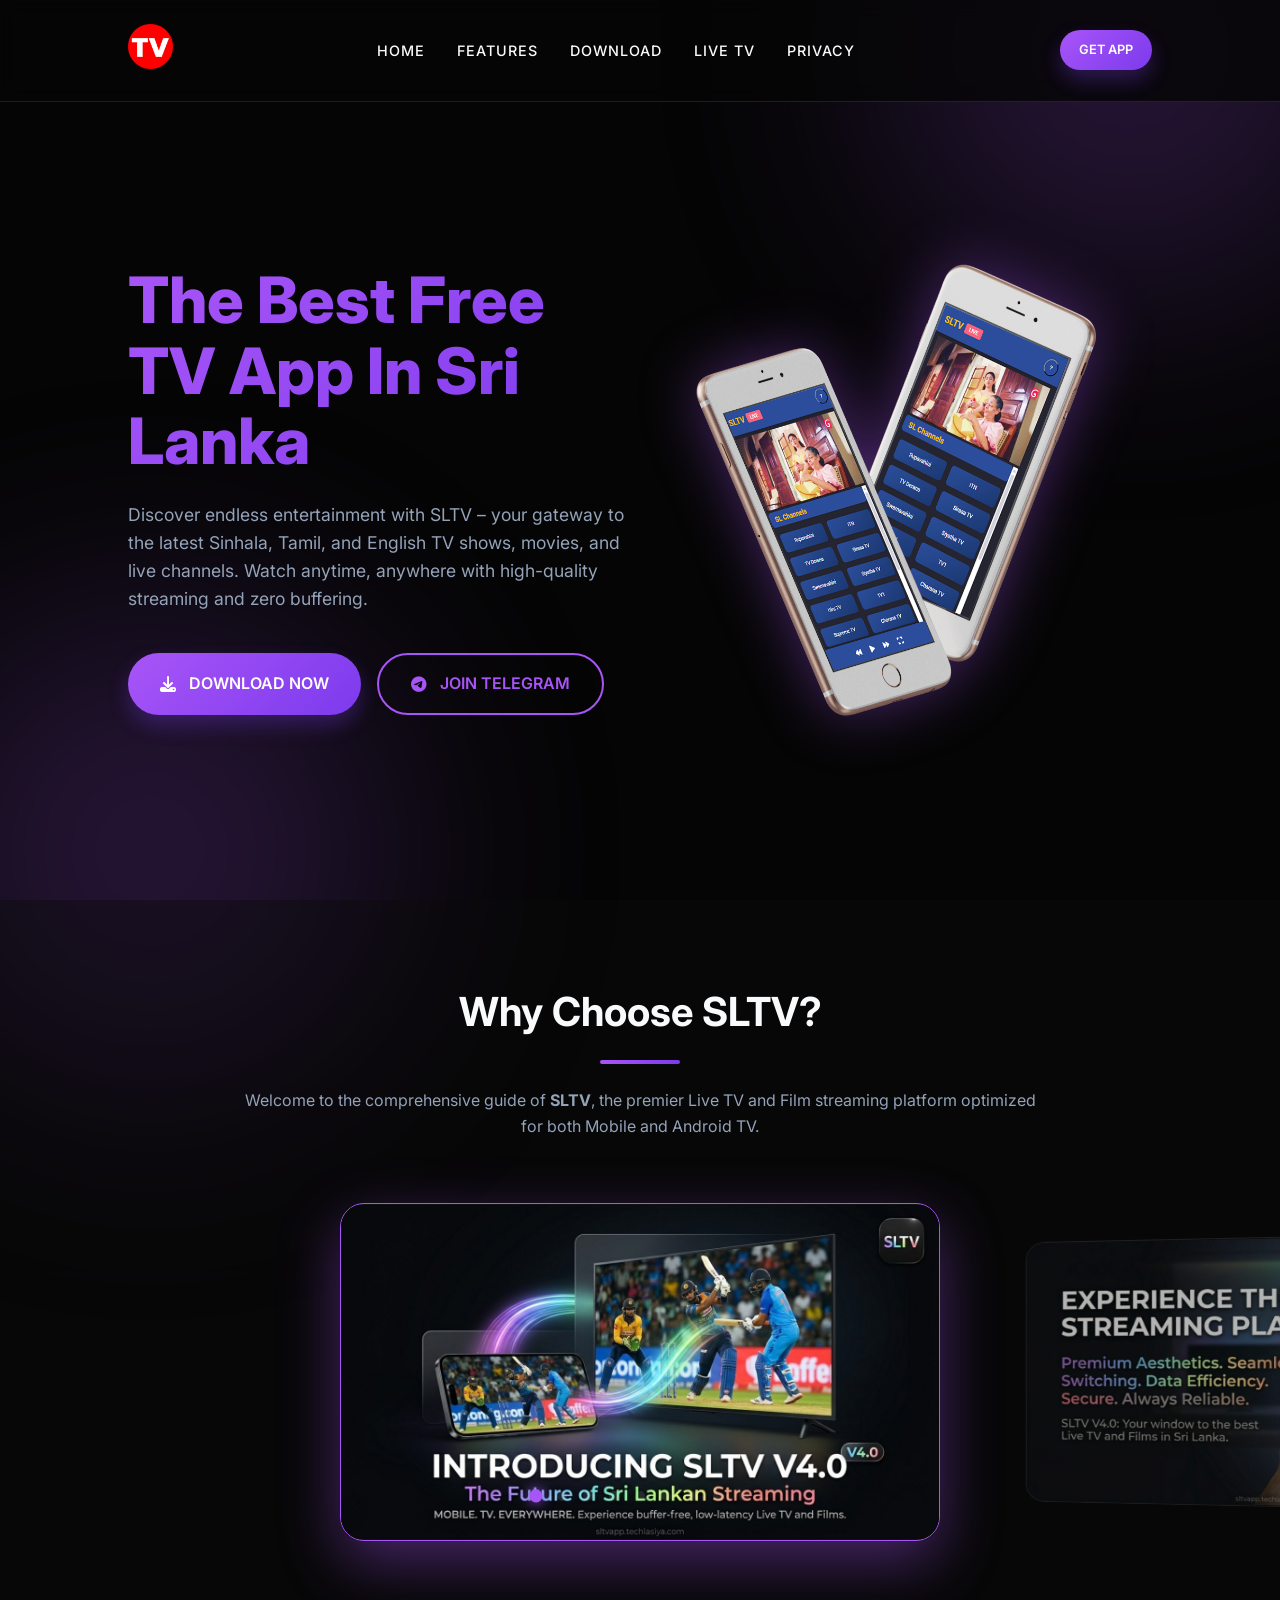
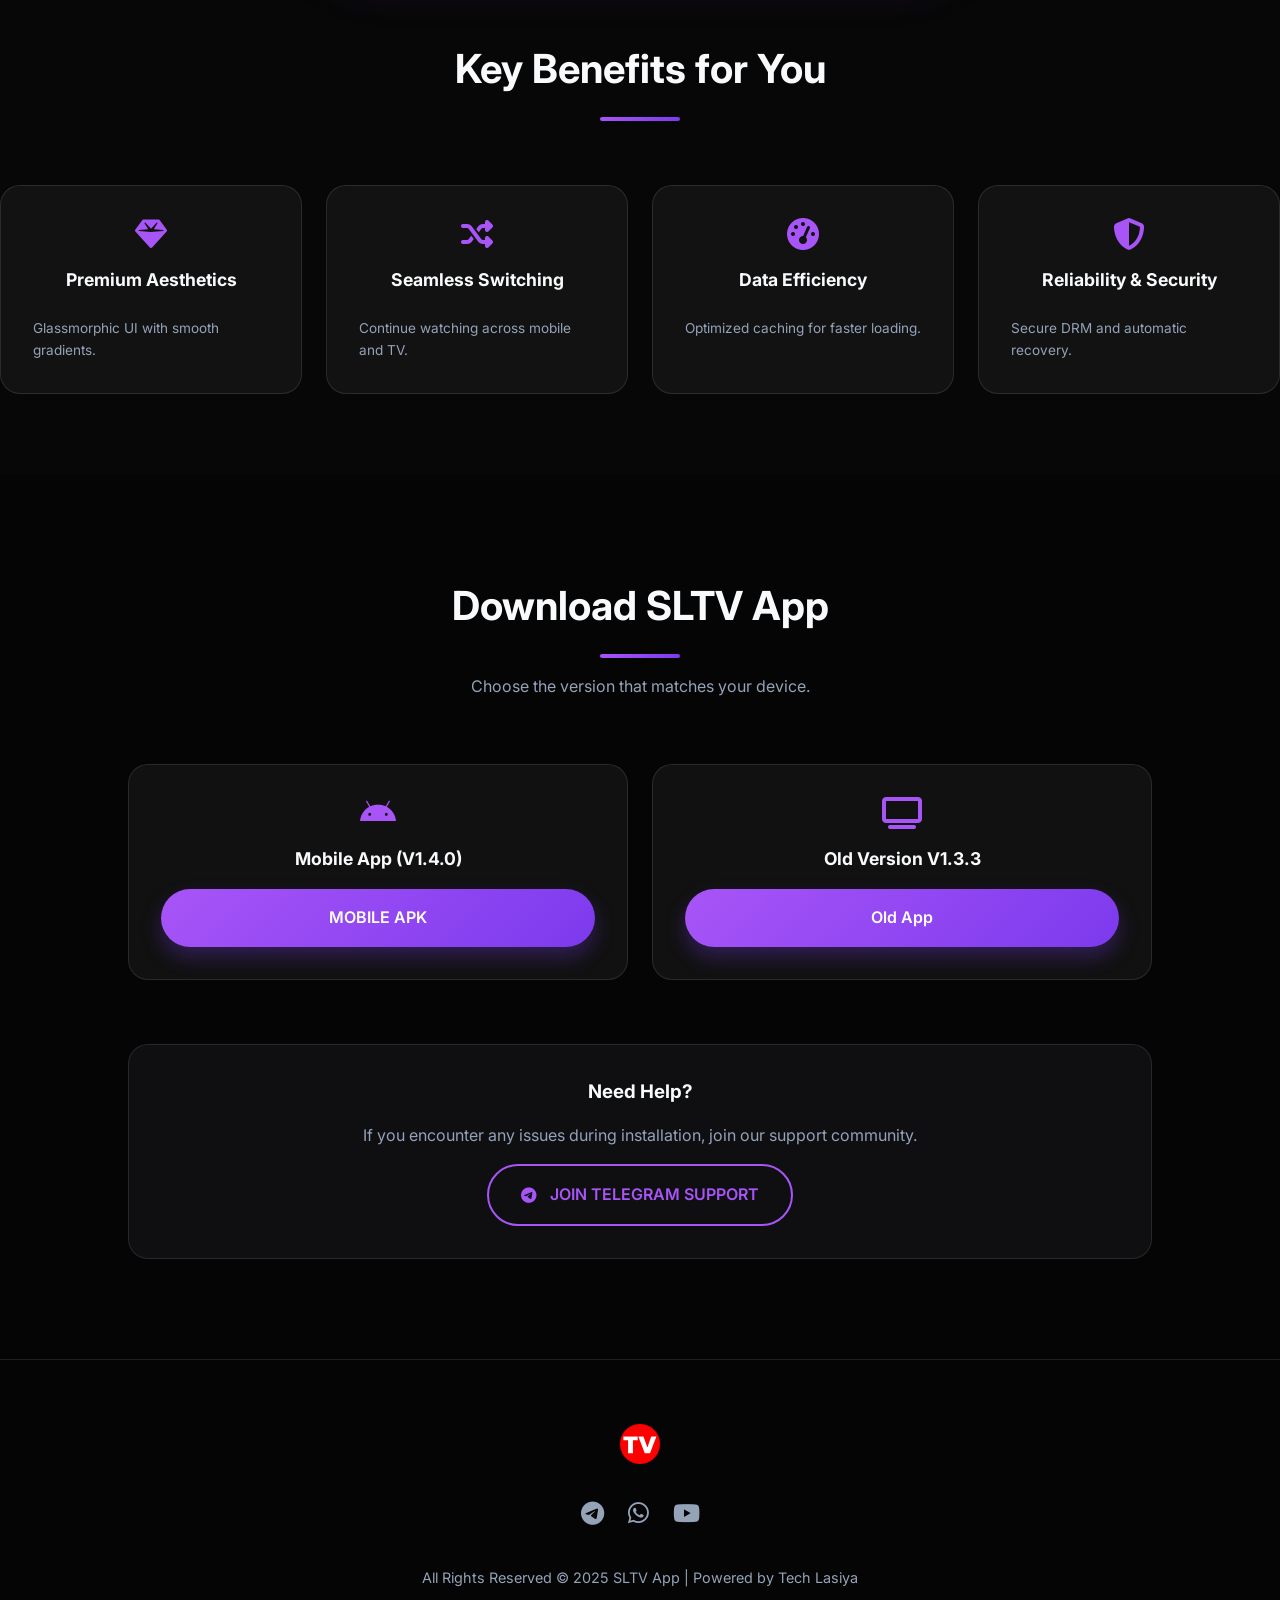
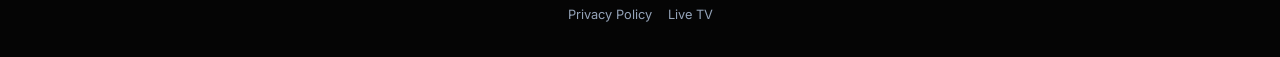
==== index.html @ a68bd5a3 "chore: update mobile app download version to 1.4.0 and rename legacy TV app link" ====
<!DOCTYPE html>
<html lang="en">

<head>
    <meta charset="UTF-8">
    <meta name="viewport" content="width=device-width, initial-scale=1.0">
    <title>SLTV – Stream Your Favorite Sri Lankan Shows & Live Channels</title>
    <meta name="description"
        content="Watch Sri Lankan dramas, movies, and live TV all in one place. SL TV brings you the best of local entertainment, anytime, anywhere.">
    <meta name="keywords"
        content="SL TV, Sri Lankan TV, Watch Online, Live TV Sri Lanka, Sinhala Dramas, SLTV App, Tech Lasiya">
    <meta name="author" content="Tech Lasiya">
    <meta name="theme-color" content="#0a0a0a">

    <!-- Open Graph -->
    <meta property="og:title" content="SLTV | Stream Your Favorite Sri Lankan Shows & Live Channels">
    <meta property="og:description"
        content="Enjoy Sri Lankan shows, movies, and live TV on SL TV. Download the app now and never miss an episode!">
    <meta property="og:image"
        content="https://raw.githubusercontent.com/nxt-owner/SLTV-APP/refs/heads/main/images/Og.jpg">
    <meta property="og:url" content="https://sltvapp.techlasiya.com">
    <meta property="og:type" content="website">

    <!-- Favicon and Fonts -->
    <link rel="icon" href="app.png">
    <link rel="preconnect" href="https://fonts.googleapis.com">
    <link rel="preconnect" href="https://fonts.gstatic.com" crossorigin>
    <link href="https://fonts.googleapis.com/css2?family=Inter:wght@300;400;500;600;700;800&display=swap"
        rel="stylesheet">

    <!-- Icons (Minimal) -->
    <link rel="stylesheet" href="https://cdnjs.cloudflare.com/ajax/libs/font-awesome/6.4.0/css/all.min.css">

    <!-- Custom CSS -->
    <link rel="stylesheet" href="css/style.css">
</head>

<body>

    <!-- Animated Background -->
    <div class="bg-blob blob-1"></div>
    <div class="bg-blob blob-2"></div>

    <!-- Navigation -->
    <nav>
        <div class="logo">
            <a href="#"><img src="images/app%20land.png" alt="SLTV Logo"></a>
        </div>
        <ul class="nav-links">
            <li><a href="#home">Home</a></li>
            <li><a href="#features">Features</a></li>
            <li><a href="#download">Download</a></li>
            <li><a href="livetv/index.html">Live TV</a></li>
            <li><a href="policy/index.html">Privacy</a></li>
        </ul>
        <a href="#download" class="btn btn-primary" style="padding: 0.6rem 1.2rem; font-size: 0.8rem;">GET APP</a>
    </nav>

    <!-- Hero Section -->
    <section class="hero" id="home">
        <div class="hero-content">
            <h1>The Best Free TV App In Sri Lanka</h1>
            <p>Discover endless entertainment with SLTV – your gateway to the latest Sinhala, Tamil, and English TV
                shows, movies, and live channels. Watch anytime, anywhere with high-quality streaming and zero
                buffering.</p>
            <div style="display: flex; gap: 1rem; flex-wrap: wrap;">
                <a href="#download" class="btn btn-primary"><i class="fa fa-download"></i> DOWNLOAD NOW</a>
                <a href="https://t.me/sltvapp" target="_blank" class="btn btn-outline"><i class="fab fa-telegram"></i>
                    JOIN TELEGRAM</a>
            </div>
        </div>
        <div class="hero-image">
            <img src="images/mockups/01_2.png" alt="SLTV App Mockup">
        </div>
    </section>

    <!-- Features Section -->
    <section class="features" id="features">
        <div class="section-title">
            <h2>Why Choose SLTV?</h2>
            <div class="divider"></div>
            <p
                style="color: var(--text-muted); margin-top: 1.5rem; max-width: 800px; margin-left: auto; margin-right: auto;">
                Welcome to the comprehensive guide of <strong>SLTV</strong>, the premier Live TV and Film streaming
                platform optimized for both Mobile and Android TV.
            </p>
        </div>

        <div class="h-viewport">
            <div class="h-track">
                <div class="h-item active" data-index="0">
                    <img src="images/doc/introducing.jpg" alt="Introducing SLTV">
                </div>
                <div class="h-item" data-index="1">
                    <img src="images/doc/ultimate_stream_platform.jpg" alt="Ultimate Stream Platform">
                </div>
                <div class="h-item" data-index="2">
                    <img src="images/doc/unlimited_live_tv_&_films.jpg" alt="Unlimited Content">
                </div>
                <div class="h-item" data-index="3">
                    <img src="images/doc/Stream_with_confidance.jpg" alt="Stream with Confidence">
                </div>
                <div class="h-item" data-index="4">
                    <img src="images/doc/bigscreen_smart_control.jpg" alt="Smart Control">
                </div>
                <div class="h-item" data-index="5">
                    <img src="images/doc/poword_at_your_fingerprints.jpg" alt="Player Control">
                </div>
                <div class="h-item" data-index="6">
                    <img src="images/doc/find_it_in_flash.jpg" alt="Fast Search">
                </div>
                <div class="h-item" data-index="7">
                    <img src="images/doc/yourstyle_yourstatus.jpg" alt="Personalization">
                </div>
                <div class="h-item" data-index="8">
                    <img src="images/doc/always_improving.jpg" alt="Regular Updates">
                </div>
            </div>

            <div class="h-dots">
                <div class="h-dot active" data-index="0"></div>
                <div class="h-dot" data-index="1"></div>
                <div class="h-dot" data-index="2"></div>
                <div class="h-dot" data-index="3"></div>
                <div class="h-dot" data-index="4"></div>
                <div class="h-dot" data-index="5"></div>
                <div class="h-dot" data-index="6"></div>
                <div class="h-dot" data-index="7"></div>
                <div class="h-dot" data-index="8"></div>
            </div>
        </div>

        <!-- Key Benefits -->
        <div style="margin-top: 6rem;">
            <div class="section-title">
                <h2>Key Benefits for You</h2>
                <div class="divider"></div>
            </div>
            <div class="download-grid" style="margin-top: 3rem;">
                <div class="dl-card">
                    <i class="fa fa-gem"></i>
                    <div class="dl-title">Premium Aesthetics</div>
                    <p style="font-size: 0.85rem; color: var(--text-muted); margin-top: 0.5rem;">Glassmorphic UI with
                        smooth gradients.</p>
                </div>
                <div class="dl-card">
                    <i class="fa fa-shuffle"></i>
                    <div class="dl-title">Seamless Switching</div>
                    <p style="font-size: 0.85rem; color: var(--text-muted); margin-top: 0.5rem;">Continue watching
                        across mobile and TV.</p>
                </div>
                <div class="dl-card">
                    <i class="fa fa-gauge-high"></i>
                    <div class="dl-title">Data Efficiency</div>
                    <p style="font-size: 0.85rem; color: var(--text-muted); margin-top: 0.5rem;">Optimized caching for
                        faster loading.</p>
                </div>
                <div class="dl-card">
                    <i class="fa fa-shield-halved"></i>
                    <div class="dl-title">Reliability & Security</div>
                    <p style="font-size: 0.85rem; color: var(--text-muted); margin-top: 0.5rem;">Secure DRM and
                        automatic recovery.</p>
                </div>
            </div>
        </div>
    </section>

    <!-- Download Section -->
    <section class="download" id="download">
        <div class="section-title">
            <h2>Download SLTV App</h2>
            <div class="divider"></div>
            <p style="color: var(--text-muted); margin-top: 1rem;">Choose the version that matches your device.</p>
        </div>
        <div class="download-grid">
            <div class="dl-card">
                <i class="fa-brands fa-android"></i>
                <div class="dl-title">Mobile App (V1.4.0)</div>
                <a href="https://github.com/nxt-owner/SLTV-APP/releases/download/1.4.0/app-release.apk"
                    class="btn btn-primary" style="width: 100%; justify-content: center;">MOBILE APK</a>
            </div>

            <div class="dl-card">
                <i class="fa fa-tv"></i>
                <div class="dl-title">Old Version V1.3.3</div>
                <a href="https://github.com/nxt-owner/SLTV-APP/releases/download/V1.3.3/app-release.apk"
                    class="btn btn-primary" style="width: 100%; justify-content: center;">Old App</a>
            </div>

        </div>

        <div
            style="margin-top: 4rem; padding: 2rem; background: var(--bg-card); border-radius: 20px; border: 1px solid var(--glass-border);">
            <h3>Need Help?</h3>
            <p style="margin: 1rem 0; color: var(--text-muted);">If you encounter any issues during installation, join
                our support community.</p>
            <a href="https://t.me/sltvapp" class="btn btn-outline"><i class="fab fa-telegram"></i> JOIN TELEGRAM
                SUPPORT</a>
        </div>
    </section>

    <!-- Footer -->
    <footer>
        <div class="footer-logo">
            <img src="images/app%20land.png" alt="SLTV Logo">
        </div>
        <div class="social-links">
            <a href="https://t.me/sltvapp"><i class="fab fa-telegram"></i></a>
            <a href="https://whatsapp.com/channel/0029VaEddji96H4YrDx1mR0H"><i class="fab fa-whatsapp"></i></a>
            <a href="https://www.youtube.com/@Lasiya_Tech/featured"><i class="fab fa-youtube"></i></a>
        </div>
        <p class="copy">All Rights Reserved © 2025 SLTV App | Powered by Tech Lasiya</p>
        <div style="margin-top: 1rem; display: flex; justify-content: center; gap: 1rem;">
            <a href="policy/index.html"
                style="color: var(--text-muted); text-decoration: none; font-size: 0.8rem;">Privacy Policy</a>
            <a href="livetv/index.html" style="color: var(--text-muted); text-decoration: none; font-size: 0.8rem;">Live
                TV</a>
        </div>
    </footer>

    <script>
        // Smooth Scrolling logic
        document.querySelectorAll('a[href^="#"]').forEach(anchor => {
            anchor.addEventListener('click', function (e) {
                e.preventDefault();
                document.querySelector(this.getAttribute('href')).scrollIntoView({
                    behavior: 'smooth'
                });
            });
        });

        // Intersection Observer for Animations
        const observerOptions = {
            threshold: 0.1
        };

        const observer = new IntersectionObserver((entries) => {
            entries.forEach(entry => {
                if (entry.isIntersecting) {
                    entry.target.style.opacity = "1";
                    entry.target.style.transform = "translateY(0)";
                }
            });
        }, observerOptions);

        document.querySelectorAll('.h-item, .dl-card, .section-title').forEach(el => {
            el.style.opacity = "0";
            el.style.transform = "translateY(30px)";
            el.style.transition = "all 0.6s ease-out";
            observer.observe(el);
        });

        // 3D Horizontal Slider Logic
        const hTrack = document.querySelector('.h-track');
        const hItems = document.querySelectorAll('.h-item');
        const hDots = document.querySelectorAll('.h-dot');
        const hSection = document.querySelector('.features');
        let hIndex = 0;
        let isHScrolling = false;

        function updateHScroller() {
            const itemWidth = hItems[0].offsetWidth;
            const gap = 48; // 3rem gap matching CSS
            const scrollX = (window.innerWidth / 2) - (hIndex * (itemWidth + gap)) - (itemWidth / 2);

            hTrack.style.transform = `translateX(${scrollX}px)`;

            hItems.forEach((item, i) => {
                const diff = i - hIndex;
                const absDiff = Math.abs(diff);

                // 3D Effect for side items
                const rotateY = diff * -15;
                const scale = 1 - (absDiff * 0.15);
                const opacity = 1 - (absDiff * 0.3);
                const translateZ = absDiff * -100;

                item.style.transform = `rotateY(${rotateY}deg) scale(${scale}) translateZ(${translateZ}px)`;
                item.style.opacity = opacity;
                item.classList.toggle('active', i === hIndex);
            });

            hDots.forEach((dot, i) => {
                dot.classList.toggle('active', i === hIndex);
            });
        }

        function nextH() {
            if (hIndex < hItems.length - 1) {
                hIndex++;
                updateHScroller();
            }
        }

        function prevH() {
            if (hIndex > 0) {
                hIndex--;
                updateHScroller();
            }
        }

        // Mouse Wheel (Vertical to Horizontal)
        hSection.addEventListener('wheel', (e) => {
            // Check if we can scroll further horizontally
            const isAtEnd = hIndex === hItems.length - 1;
            const isAtStart = hIndex === 0;

            if ((e.deltaY > 0 && isAtEnd) || (e.deltaY < 0 && isAtStart)) {
                // Let the browser handle standard vertical scroll
                return;
            }

            e.preventDefault();
            if (isHScrolling) return;

            isHScrolling = true;
            if (e.deltaY > 0) nextH();
            else prevH();

            setTimeout(() => { isHScrolling = false; }, 600);
        }, { passive: false });

        // Dot Navigation
        hDots.forEach(dot => {
            dot.addEventListener('click', () => {
                hIndex = parseInt(dot.dataset.index);
                updateHScroller();
            });
        });

        // Touch Support
        let hTouchStartX = 0;
        hSection.addEventListener('touchstart', e => { hTouchStartX = e.touches[0].clientX; });
        hSection.addEventListener('touchend', e => {
            const hTouchEndX = e.changedTouches[0].clientX;
            if (hTouchStartX - hTouchEndX > 50) nextH();
            if (hTouchEndX - hTouchStartX > 50) prevH();
        });

        window.addEventListener('resize', updateHScroller);
        updateHScroller();
    </script>
</body>

</html>
---- css/style.css ----
/* 
 * SLTV APP - Modern Design System
 * Theme: Purple & Black Premium
 */

:root {
    --bg-dark: #050505;
    --bg-card: rgba(20, 20, 25, 0.7);
    --primary: #a855f7;
    --primary-glow: rgba(168, 85, 247, 0.4);
    --secondary: #7c3aed;
    --text-main: #f8fafc;
    --text-muted: #94a3b8;
    --glass: rgba(255, 255, 255, 0.05);
    --glass-border: rgba(255, 255, 255, 0.1);
    --gradient: linear-gradient(135deg, var(--primary), var(--secondary));
    --transition: all 0.3s cubic-bezier(0.4, 0, 0.2, 1);
}

* {
    margin: 0;
    padding: 0;
    box-sizing: border-box;
    font-family: 'Inter', 'Segoe UI', Roboto, sans-serif;
}

body {
    background-color: var(--bg-dark);
    color: var(--text-main);
    line-height: 1.6;
    overflow-x: hidden;
}

/* Gradients and Background Blobs */
.bg-blob {
    position: fixed;
    width: 500px;
    height: 500px;
    background: var(--primary-glow);
    filter: blur(120px);
    border-radius: 50%;
    z-index: -1;
    opacity: 0.5;
}

.blob-1 {
    top: -200px;
    right: -100px;
}

.blob-2 {
    bottom: -200px;
    left: -100px;
}

/* Navigation */
nav {
    position: fixed;
    top: 0;
    width: 100%;
    padding: 1.5rem 10%;
    display: flex;
    justify-content: space-between;
    align-items: center;
    background: rgba(5, 5, 5, 0.8);
    backdrop-filter: blur(10px);
    z-index: 1000;
    border-bottom: 1px solid var(--glass-border);
}

.logo img {
    height: 45px;
}

.nav-links {
    display: flex;
    gap: 2rem;
    list-style: none;
}

.nav-links a {
    color: var(--text-main);
    text-decoration: none;
    font-weight: 500;
    transition: var(--transition);
    font-size: 0.9rem;
    text-transform: uppercase;
    letter-spacing: 1px;
}

.nav-links a:hover {
    color: var(--primary);
}

/* Hero Section */
.hero {
    min-height: 100vh;
    display: flex;
    align-items: center;
    padding: 0 10%;
    padding-top: 80px;
}

.hero-content {
    flex: 1;
    max-width: 650px;
}

.hero-content h1 {
    font-size: 4rem;
    line-height: 1.1;
    margin-bottom: 1.5rem;
    background: var(--gradient);
    -webkit-background-clip: text;
    background-clip: text;
    -webkit-text-fill-color: transparent;
    font-weight: 800;
}

.hero-content p {
    font-size: 1.1rem;
    color: var(--text-muted);
    margin-bottom: 2.5rem;
}

.hero-image {
    flex: 1;
    display: flex;
    justify-content: center;
    position: relative;
}

.hero-image img {
    width: 100%;
    max-width: 400px;
    filter: drop-shadow(0 0 30px var(--primary-glow));
    animation: float 6s ease-in-out infinite;
}

@keyframes float {

    0%,
    100% {
        transform: translateY(0);
    }

    50% {
        transform: translateY(-20px);
    }
}

/* Buttons */
.btn {
    padding: 1rem 2rem;
    border-radius: 50px;
    font-weight: 600;
    text-decoration: none;
    transition: var(--transition);
    display: inline-flex;
    align-items: center;
    gap: 0.8rem;
    cursor: pointer;
    border: none;
}

.btn-primary {
    background: var(--gradient);
    color: white;
    box-shadow: 0 10px 20px rgba(124, 58, 237, 0.3);
}

.btn-primary:hover {
    transform: translateY(-3px);
    box-shadow: 0 15px 30px rgba(124, 58, 237, 0.4);
}

.btn-outline {
    background: transparent;
    border: 2px solid var(--primary);
    color: var(--primary);
}

.btn-outline:hover {
    background: var(--primary);
    color: white;
}

/* Features */
.features {
    padding: 100px 10%;
    background: rgba(10, 10, 10, 0.5);
}

.section-title {
    text-align: center;
    margin-bottom: 4rem;
}

.section-title h2 {
    font-size: 2.5rem;
    margin-bottom: 1rem;
}

.section-title .divider {
    width: 80px;
    height: 4px;
    background: var(--gradient);
    margin: 0 auto;
    border-radius: 2px;
}

.features {
    padding: 80px 0;
    background: rgba(10, 10, 10, 0.4);
    overflow: hidden;
    position: relative;
    min-height: 80vh;
    display: flex;
    flex-direction: column;
    justify-content: center;
}

.h-viewport {
    position: relative;
    width: 100%;
    perspective: 1500px;
    display: flex;
    align-items: center;
    /* justify-content removed to focus in center via JS math */
}

.h-track {
    display: flex;
    gap: 3rem;
    transform-style: preserve-3d;
    transition: transform 0.6s cubic-bezier(0.23, 1, 0.32, 1);
    /* padding removed to ensure translateX starts from 0 */
}

.h-item {
    min-width: 600px;
    width: 600px;
    aspect-ratio: 16/9;
    background: var(--bg-card);
    border-radius: 24px;
    border: 1px solid var(--glass-border);
    overflow: hidden;
    transition: all 0.6s cubic-bezier(0.23, 1, 0.32, 1);
    backface-visibility: hidden;
    position: relative;
}

.h-item img {
    width: 100%;
    height: 100%;
    object-fit: contain;
}

.h-item.active {
    border-color: var(--primary);
    box-shadow: 0 20px 60px var(--primary-glow);
    z-index: 10;
}

/* Indicators at the bottom */
.h-dots {
    position: absolute;
    bottom: 40px;
    left: 50%;
    transform: translateX(-50%);
    display: flex;
    gap: 1rem;
    z-index: 100;
}

.h-dot {
    width: 10px;
    height: 10px;
    border-radius: 50%;
    background: var(--glass-border);
    cursor: pointer;
    transition: var(--transition);
}

.h-dot.active {
    background: var(--primary);
    box-shadow: 0 0 10px var(--primary);
    transform: scale(1.3);
}

/* Responsive */
@media (max-width: 768px) {
    .h-item {
        min-width: 90vw;
        width: 90vw;
    }


}

/* Download Section */
.download {
    padding: 100px 10%;
    text-align: center;
}

.download-grid {
    display: grid;
    grid-template-columns: repeat(auto-fit, minmax(250px, 1fr));
    gap: 1.5rem;
    margin-top: 3rem;
}

.dl-card {
    background: var(--glass);
    padding: 2rem;
    border-radius: 20px;
    border: 1px solid var(--glass-border);
    transition: var(--transition);
    display: flex;
    flex-direction: column;
    align-items: center;
    gap: 1rem;
}

.dl-card:hover {
    background: rgba(168, 85, 247, 0.1);
    border-color: var(--primary);
}

.dl-card i {
    font-size: 2rem;
    color: var(--primary);
}

.dl-title {
    font-weight: 700;
    font-size: 1.1rem;
}

/* Footer */
footer {
    padding: 4rem 10% 2rem;
    border-top: 1px solid var(--glass-border);
    text-align: center;
}

.footer-logo img {
    height: 40px;
    margin-bottom: 1.5rem;
}

.social-links {
    display: flex;
    justify-content: center;
    gap: 1.5rem;
    margin-bottom: 2rem;
}

.social-links a {
    color: var(--text-muted);
    font-size: 1.5rem;
    transition: var(--transition);
}

.social-links a:hover {
    color: var(--primary);
}

.copy {
    color: var(--text-muted);
    font-size: 0.9rem;
}

/* Responsive */
@media (max-width: 1024px) {
    .hero-content h1 {
        font-size: 3rem;
    }
}

@media (max-width: 768px) {
    .hero {
        flex-direction: column;
        text-align: center;
        padding-top: 120px;
    }

    .hero-content h1 {
        font-size: 2.5rem;
    }

    .nav-links {
        display: none;
    }

    /* Add mobile menu later if needed */
}
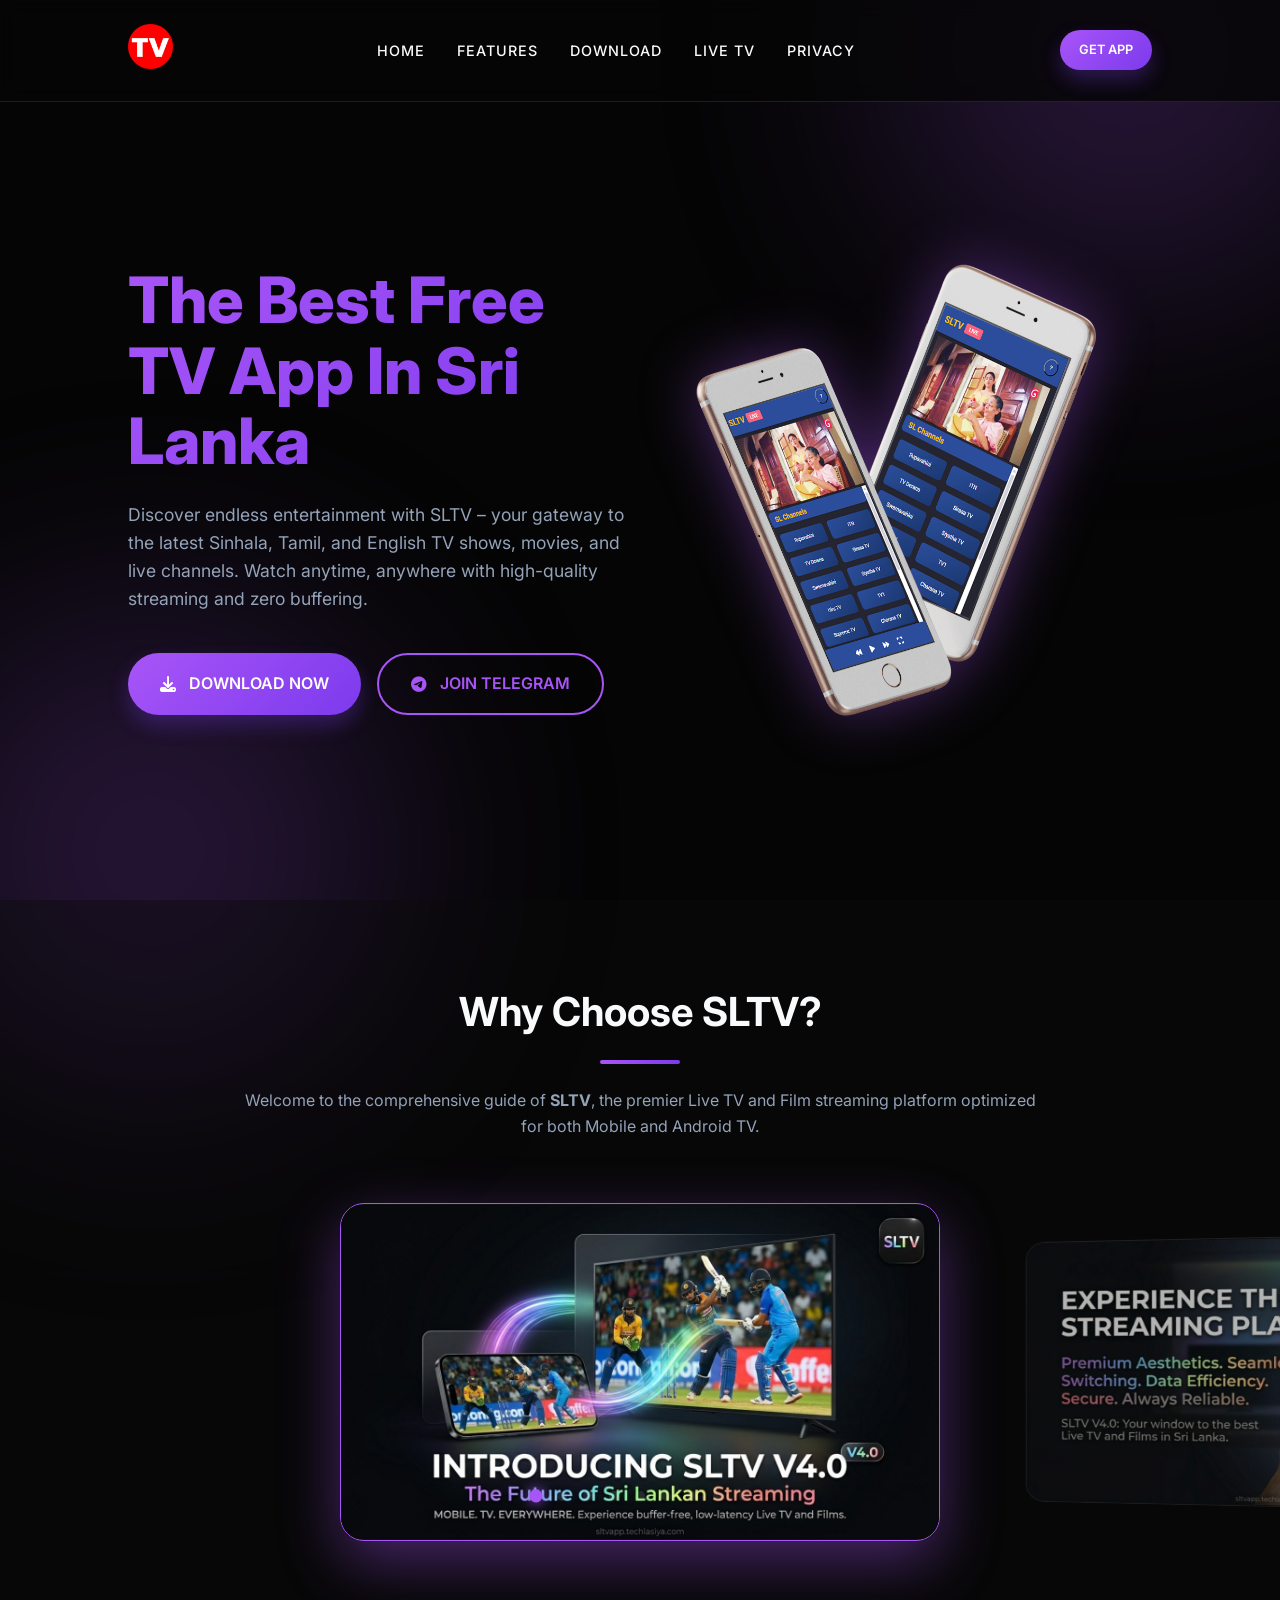
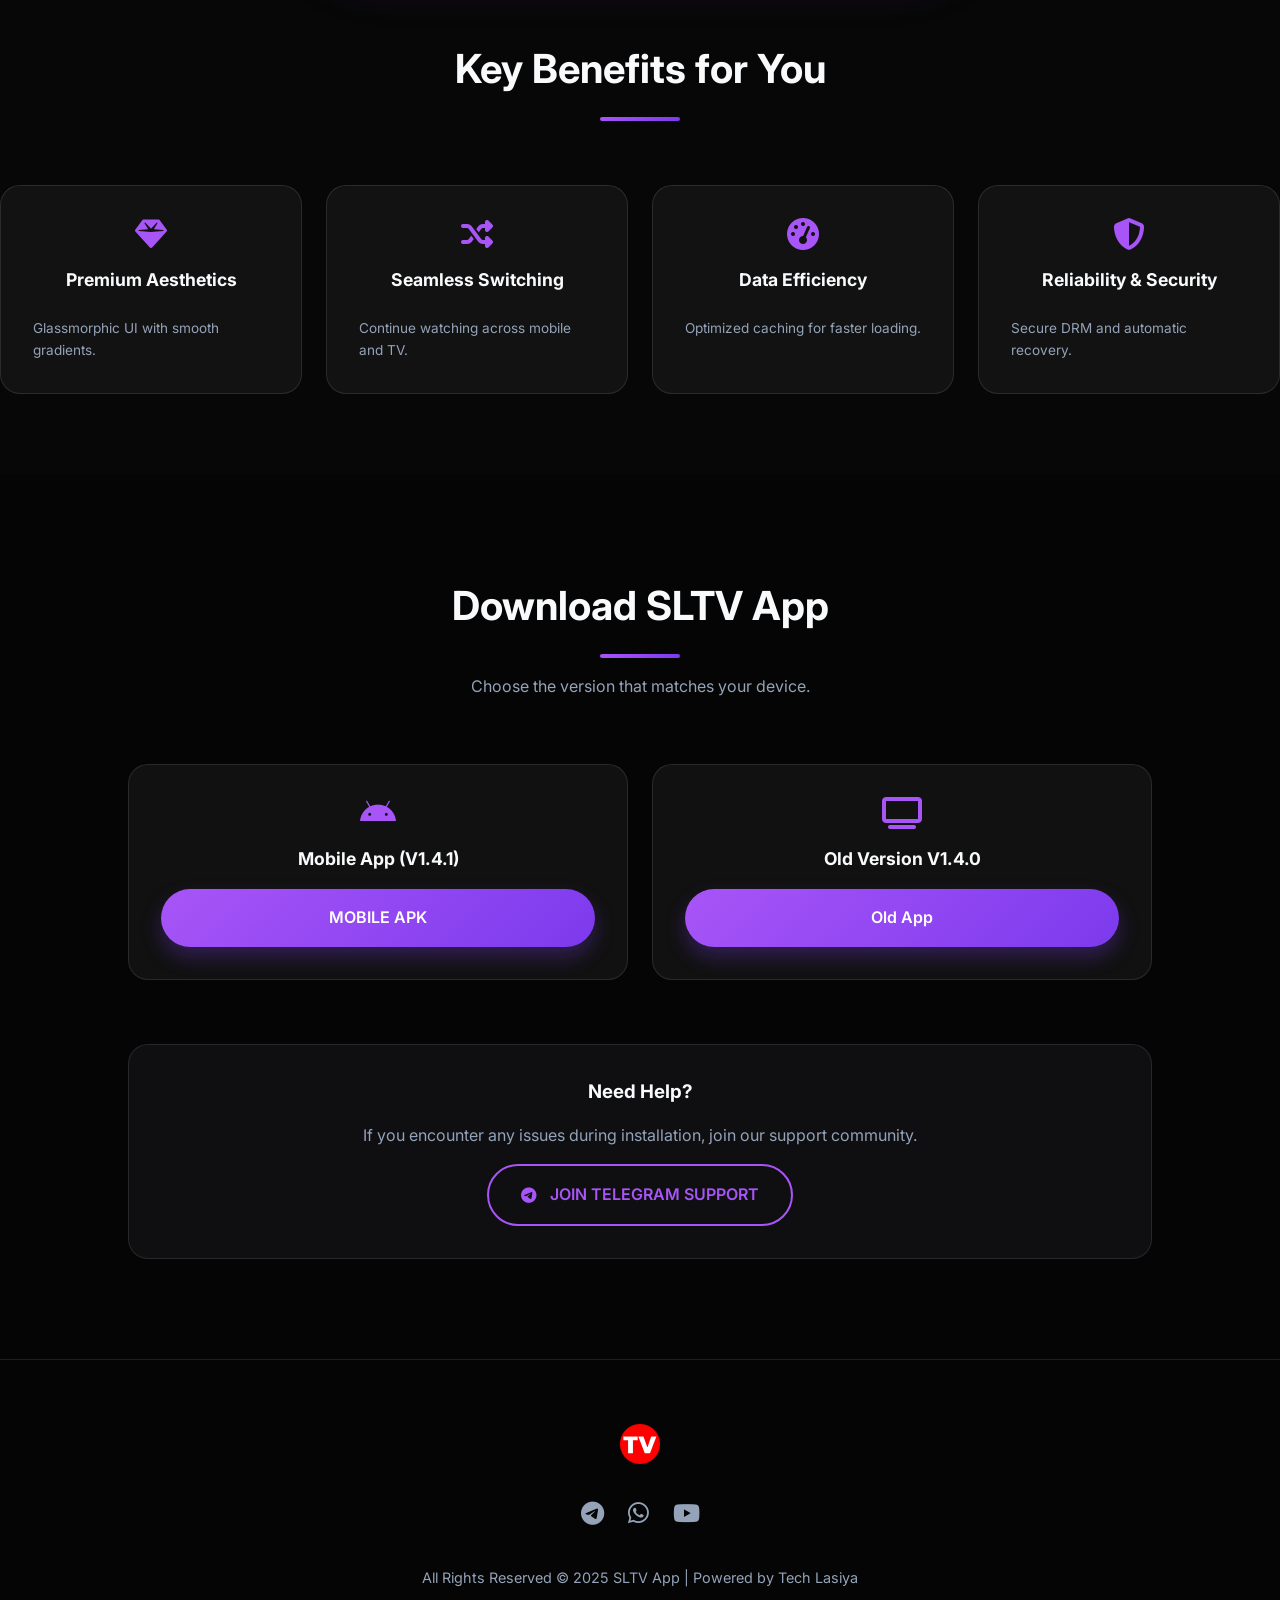
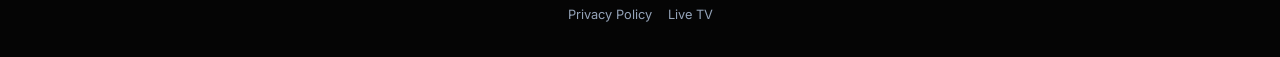
==== commit 9fb9f387: "chore: update mobile app version to V1.4.1 and old version reference to V1.4.0" ====
--- a/index.html
+++ b/index.html
@@ -175,15 +175,15 @@
         <div class="download-grid">
             <div class="dl-card">
                 <i class="fa-brands fa-android"></i>
-                <div class="dl-title">Mobile App (V1.4.0)</div>
-                <a href="https://github.com/nxt-owner/SLTV-APP/releases/download/1.4.0/app-release.apk"
+                <div class="dl-title">Mobile App (V1.4.1)</div>
+                <a href="https://github.com/nxt-owner/SLTV-APP/releases/download/V1.4.1/V1.4.1.apk"
                     class="btn btn-primary" style="width: 100%; justify-content: center;">MOBILE APK</a>
             </div>
 
             <div class="dl-card">
                 <i class="fa fa-tv"></i>
-                <div class="dl-title">Old Version V1.3.3</div>
-                <a href="https://github.com/nxt-owner/SLTV-APP/releases/download/V1.3.3/app-release.apk"
+                <div class="dl-title">Old Version V1.4.0</div>
+                <a href="https://github.com/nxt-owner/SLTV-APP/releases/download/1.4.0/app-release.apk"
                     class="btn btn-primary" style="width: 100%; justify-content: center;">Old App</a>
             </div>
 
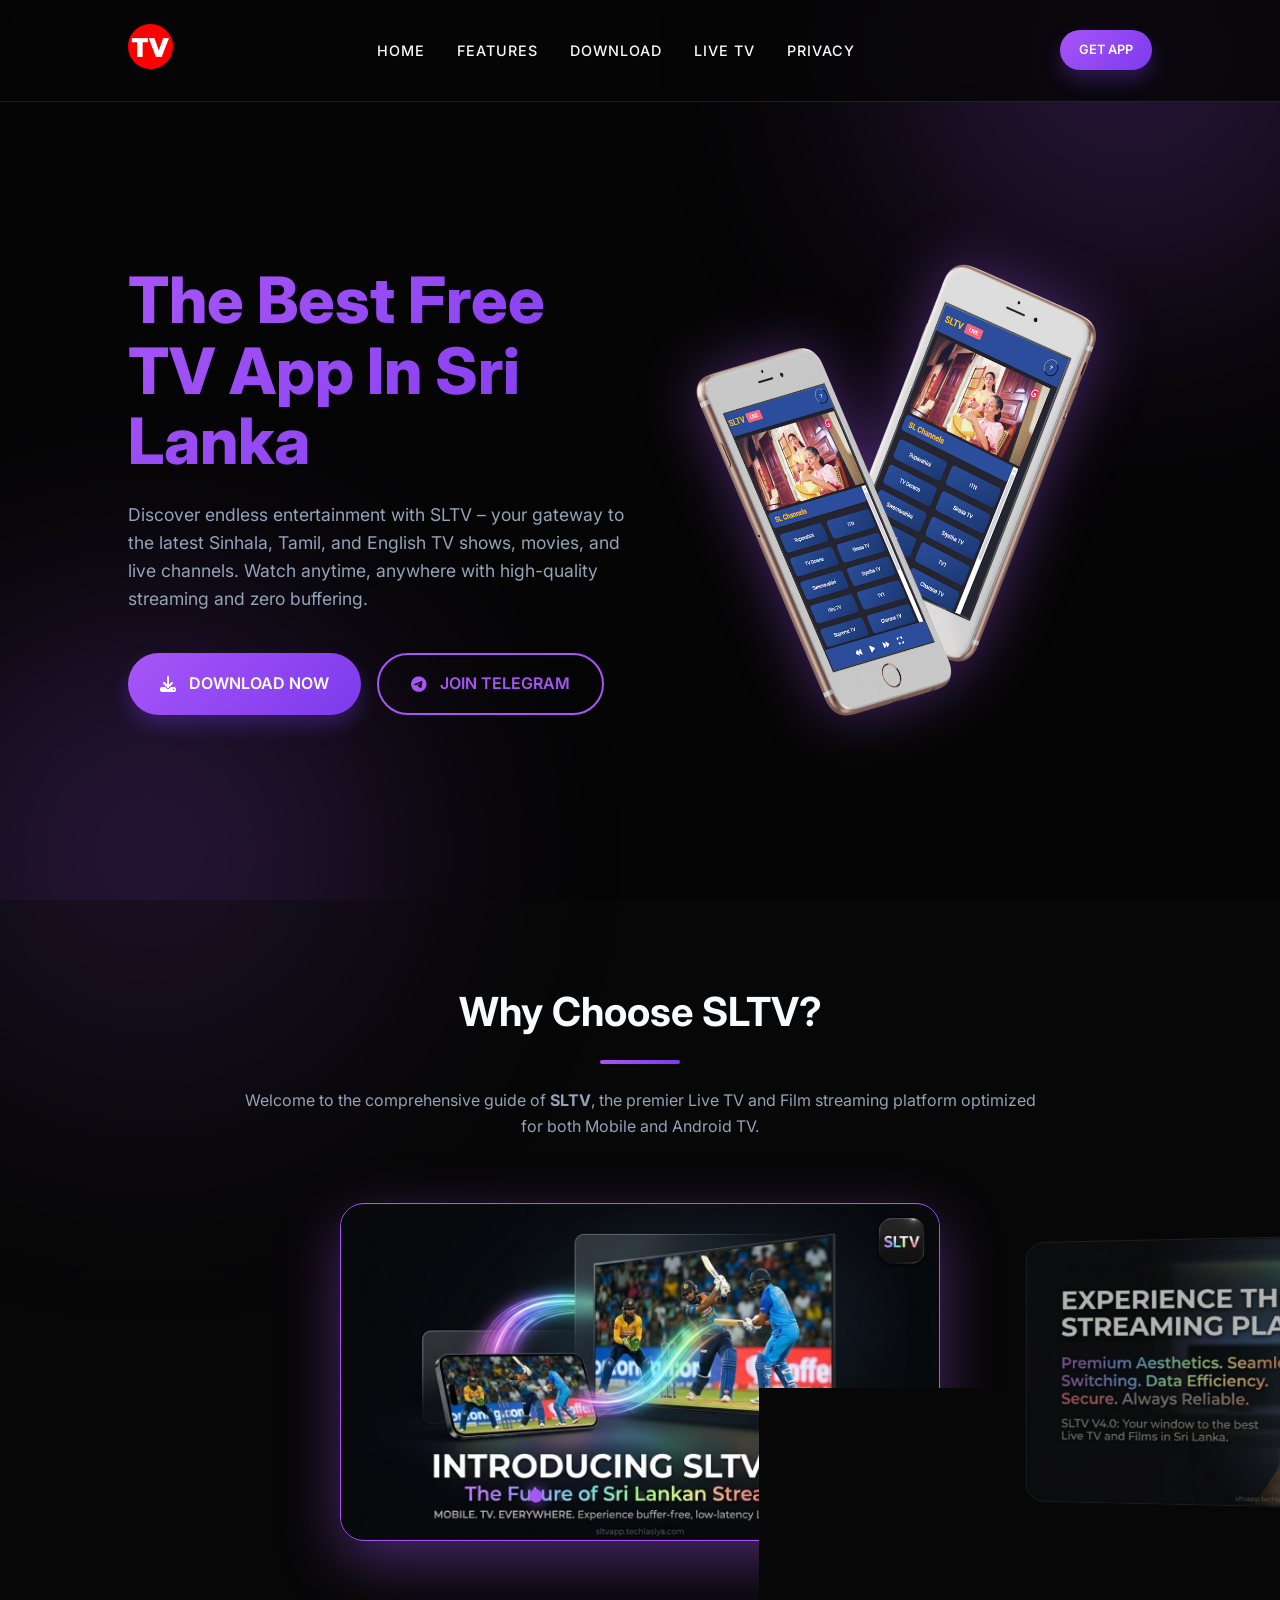
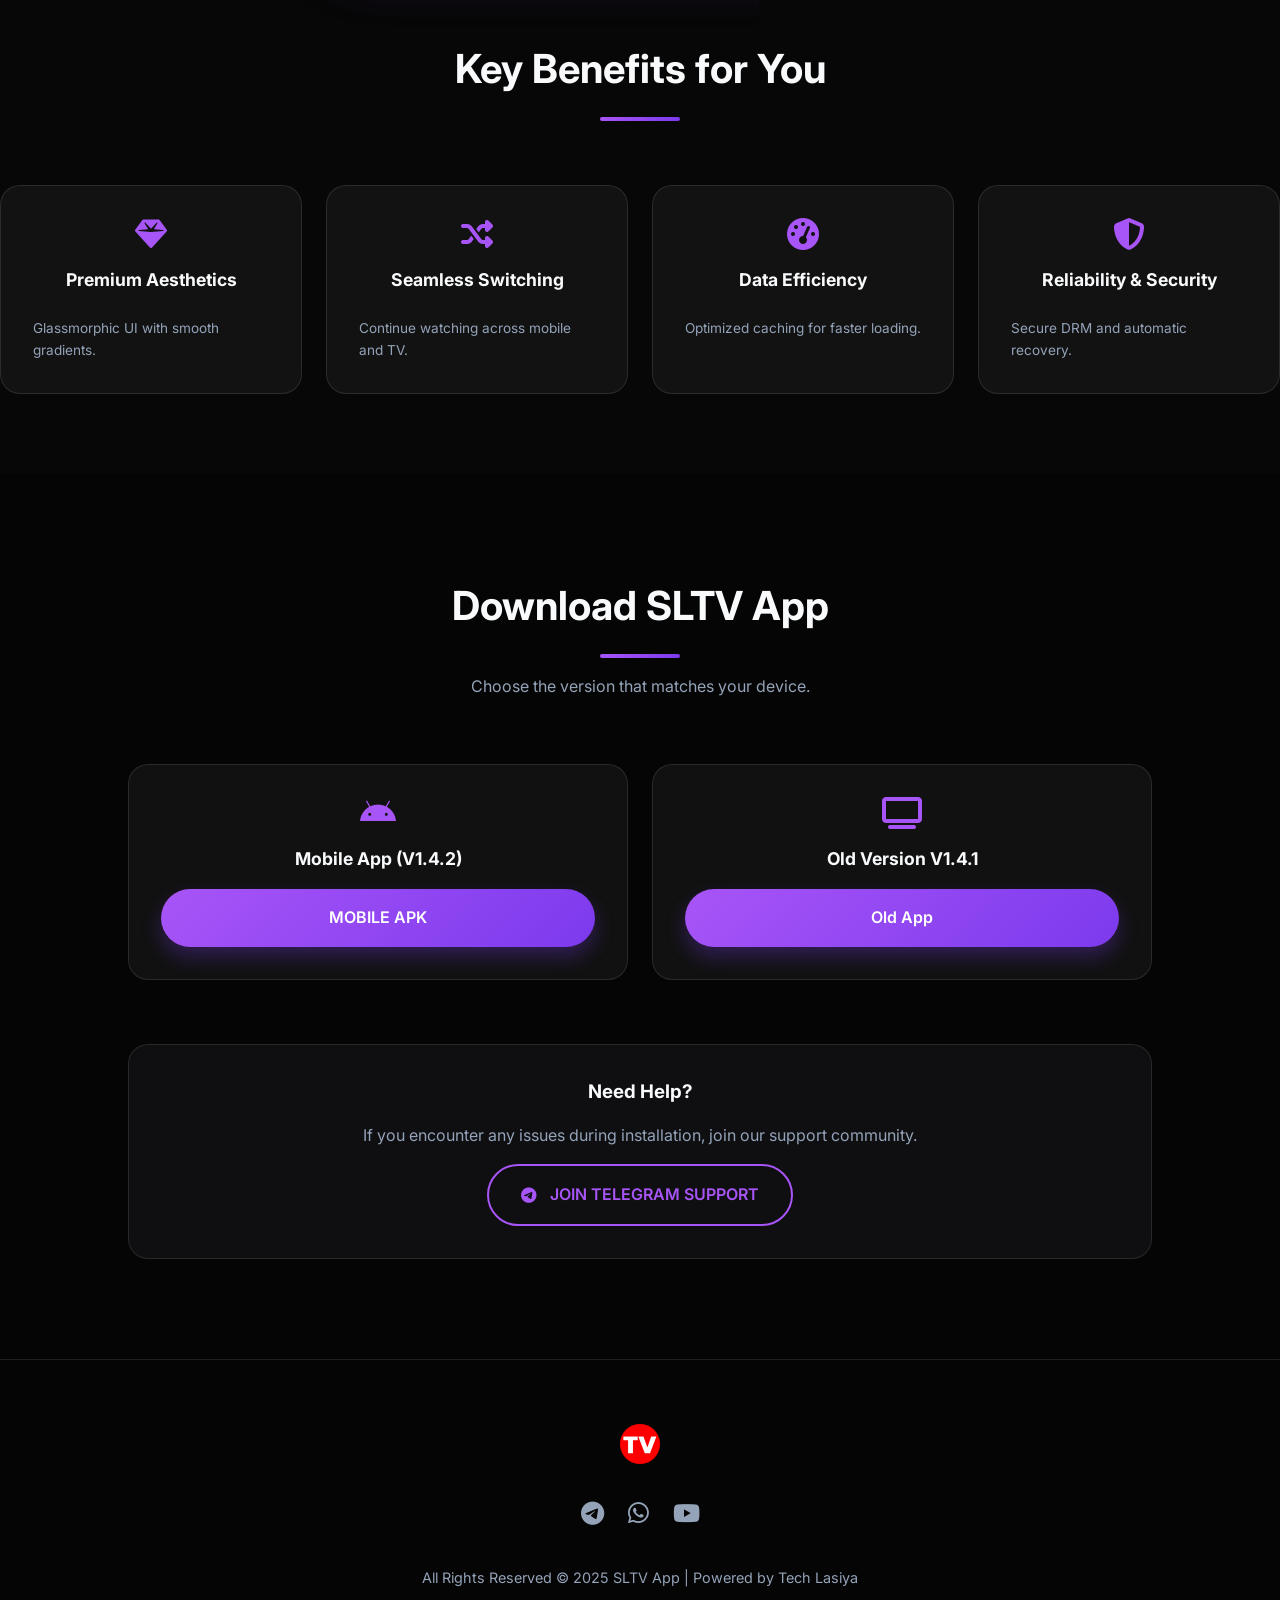
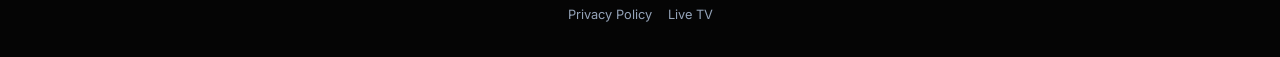
==== commit 3ff68046: "chore: update mobile app to v1.4.2 and old version to v1.4.1" ====
--- a/index.html
+++ b/index.html
@@ -175,15 +175,15 @@
         <div class="download-grid">
             <div class="dl-card">
                 <i class="fa-brands fa-android"></i>
-                <div class="dl-title">Mobile App (V1.4.1)</div>
-                <a href="https://github.com/nxt-owner/SLTV-APP/releases/download/V1.4.1/V1.4.1.apk"
+                <div class="dl-title">Mobile App (V1.4.2)</div>
+                <a href="https://github.com/nxt-owner/SLTV-APP/releases/download/V1.4.2/V1.4.2.apk"
                     class="btn btn-primary" style="width: 100%; justify-content: center;">MOBILE APK</a>
             </div>
 
             <div class="dl-card">
                 <i class="fa fa-tv"></i>
-                <div class="dl-title">Old Version V1.4.0</div>
-                <a href="https://github.com/nxt-owner/SLTV-APP/releases/download/1.4.0/app-release.apk"
+                <div class="dl-title">Old Version V1.4.1</div>
+                <a href="https://github.com/nxt-owner/SLTV-APP/releases/download/V1.4.1/V1.4.1.apk"
                     class="btn btn-primary" style="width: 100%; justify-content: center;">Old App</a>
             </div>
 
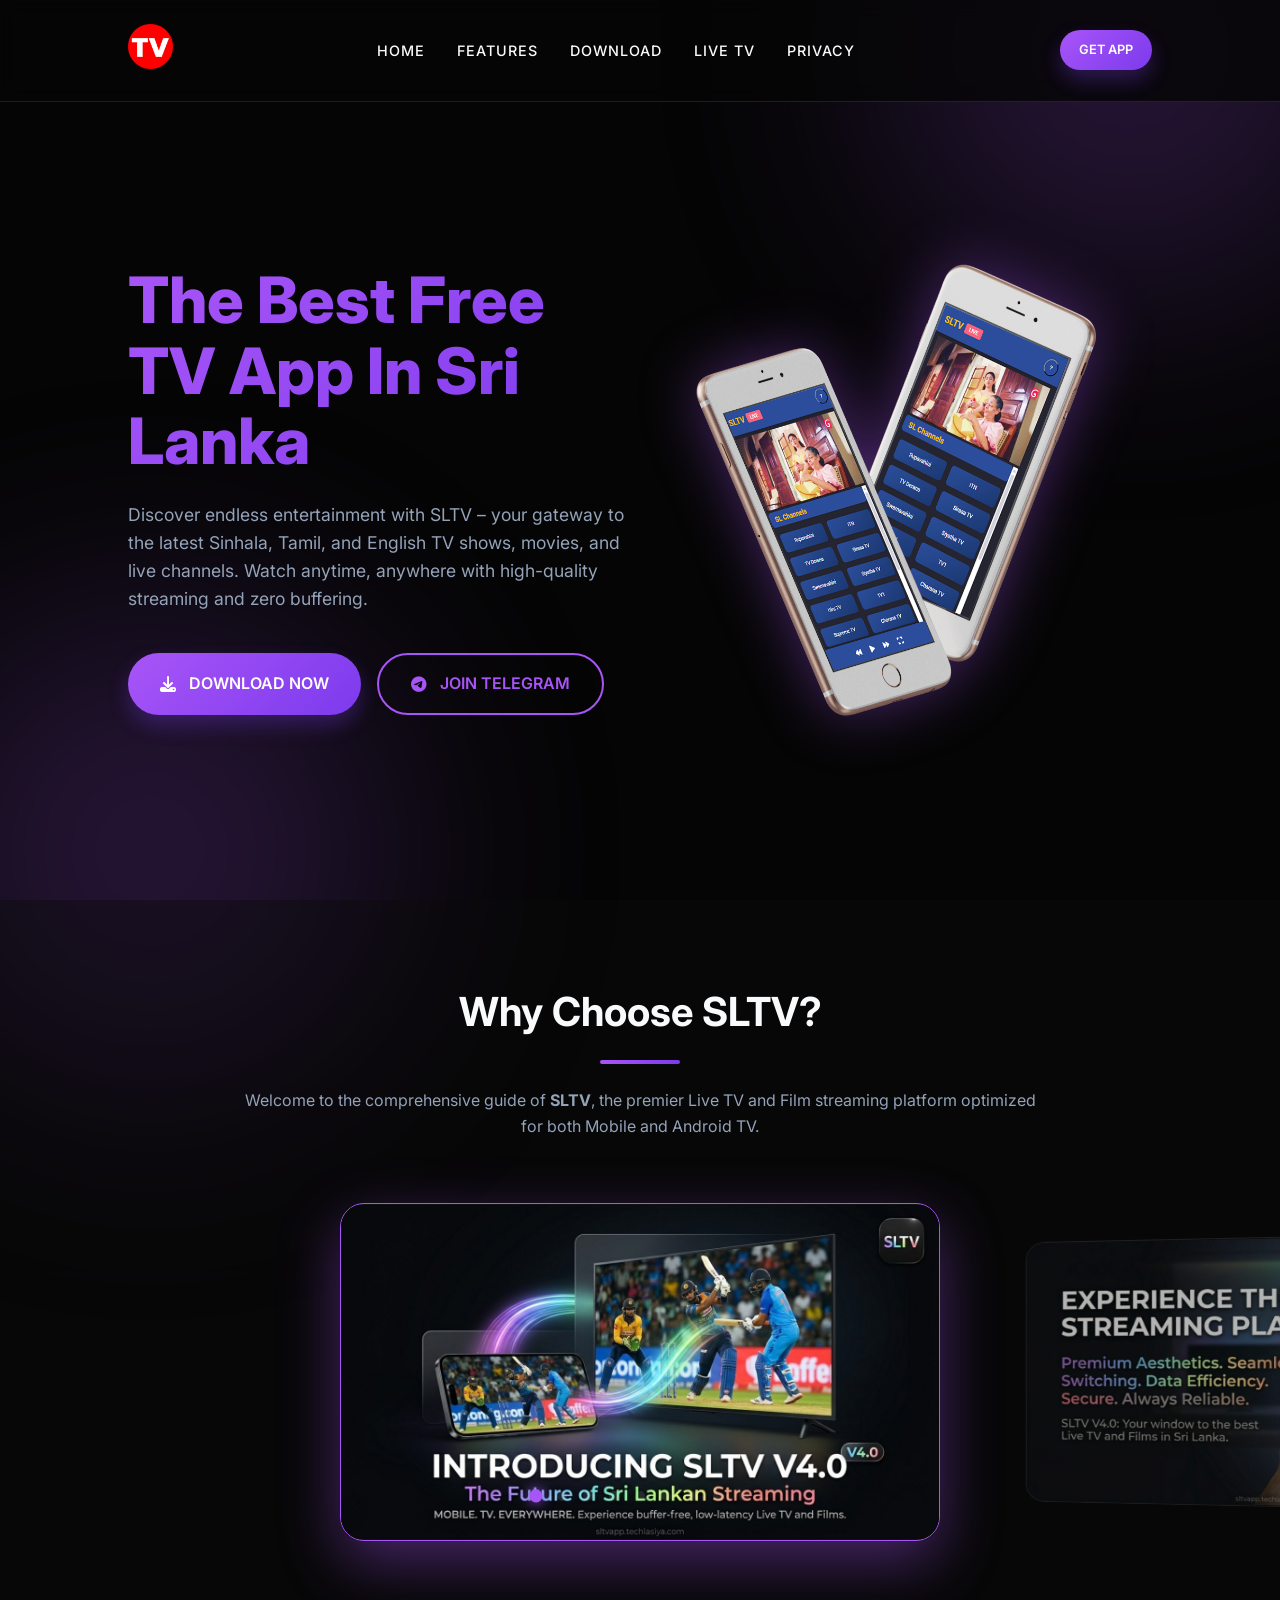
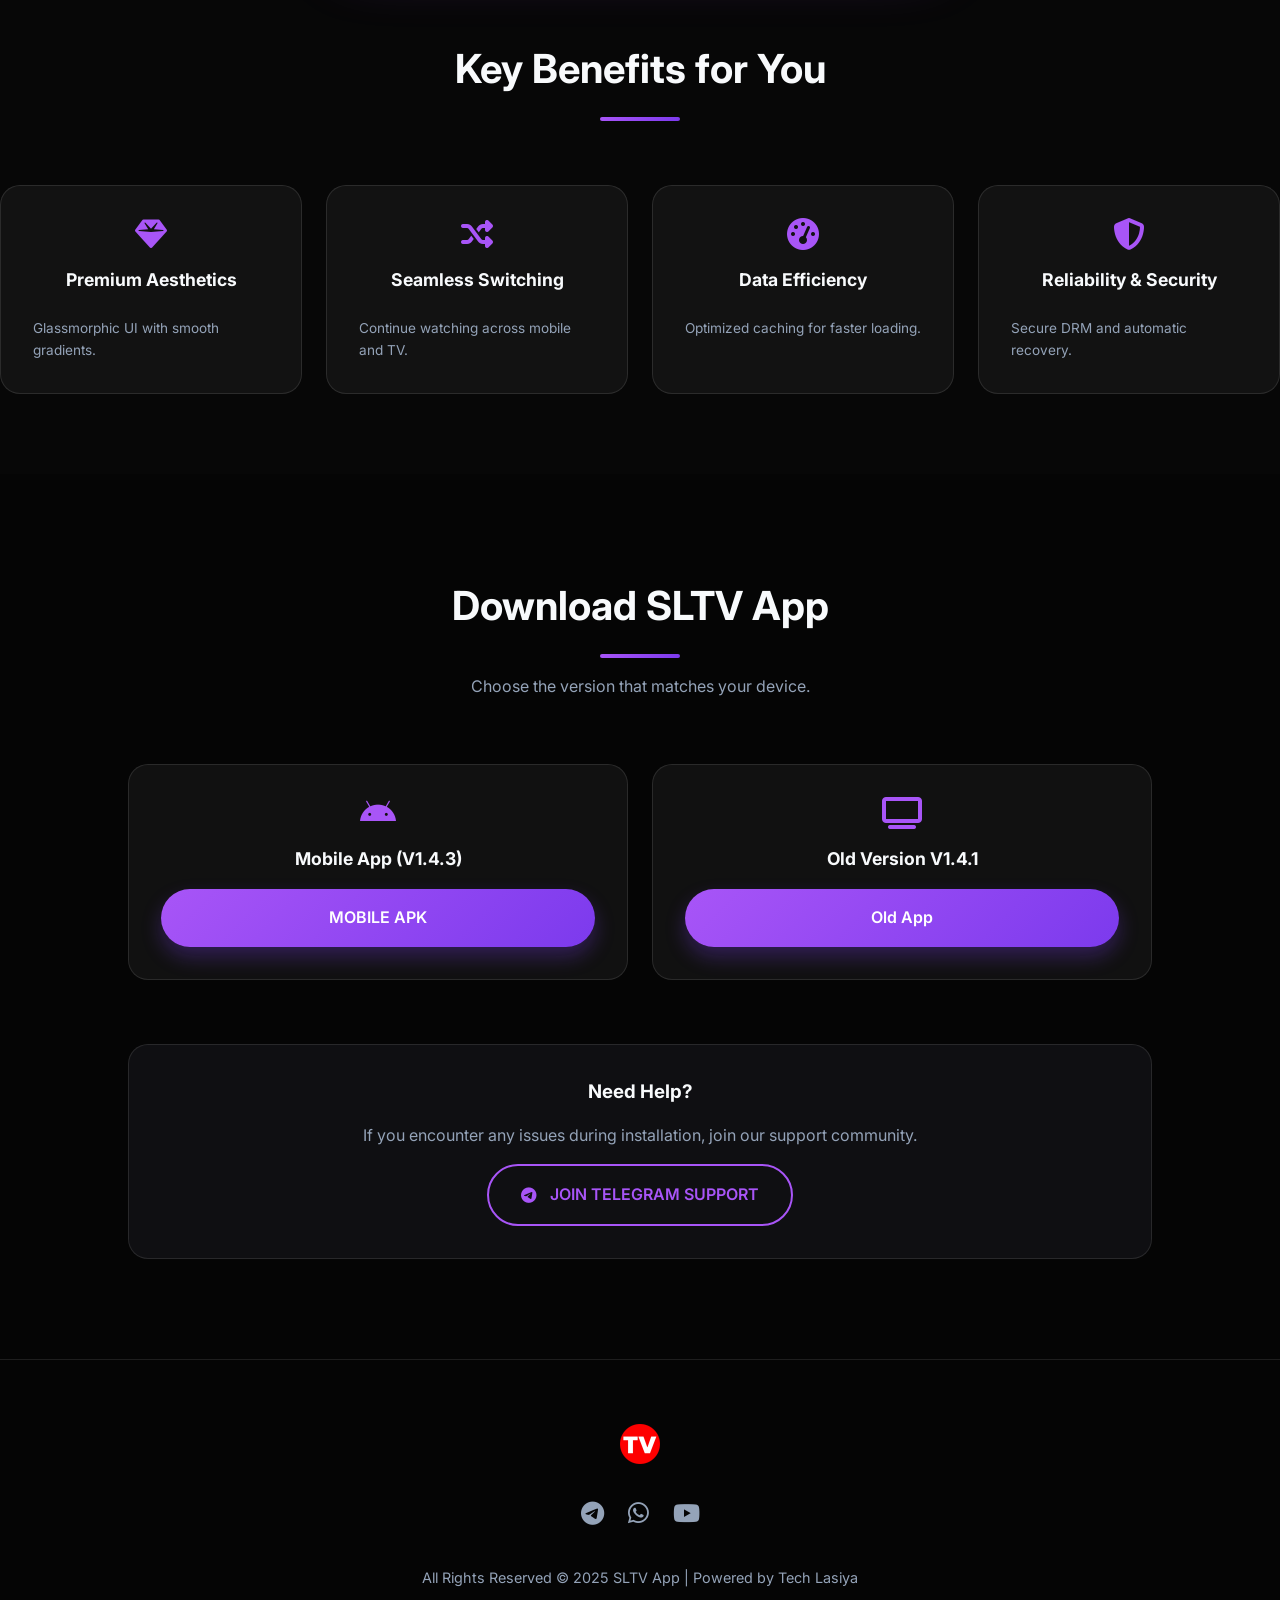
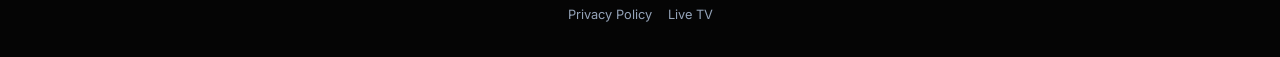
==== commit 6766872f: "chore: bump mobile app version to V1.4.3" ====
--- a/index.html
+++ b/index.html
@@ -175,8 +175,8 @@
         <div class="download-grid">
             <div class="dl-card">
                 <i class="fa-brands fa-android"></i>
-                <div class="dl-title">Mobile App (V1.4.2)</div>
-                <a href="https://github.com/nxt-owner/SLTV-APP/releases/download/V1.4.2/V1.4.2.apk"
+                <div class="dl-title">Mobile App (V1.4.3)</div>
+                <a href="https://github.com/nxt-owner/SLTV-APP/releases/download/V1.4.3/V1.4.3.apk"
                     class="btn btn-primary" style="width: 100%; justify-content: center;">MOBILE APK</a>
             </div>
 
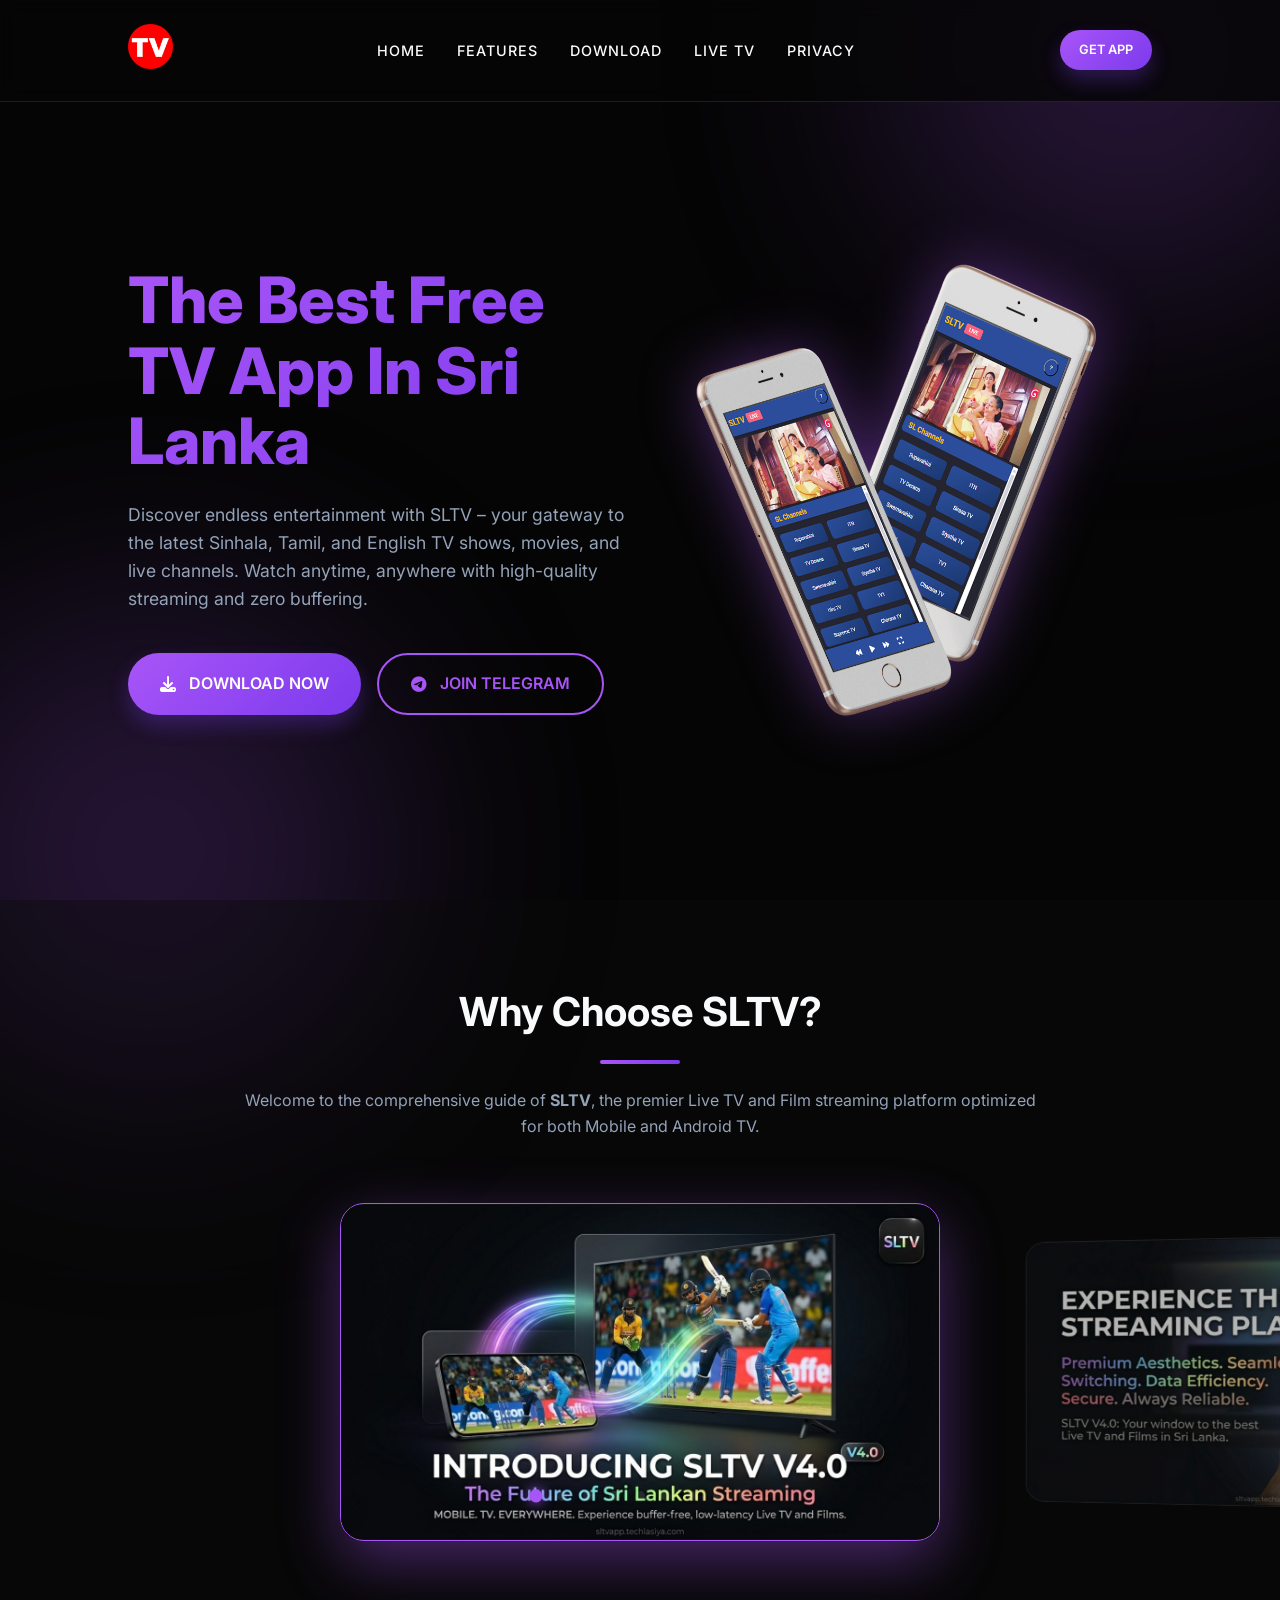
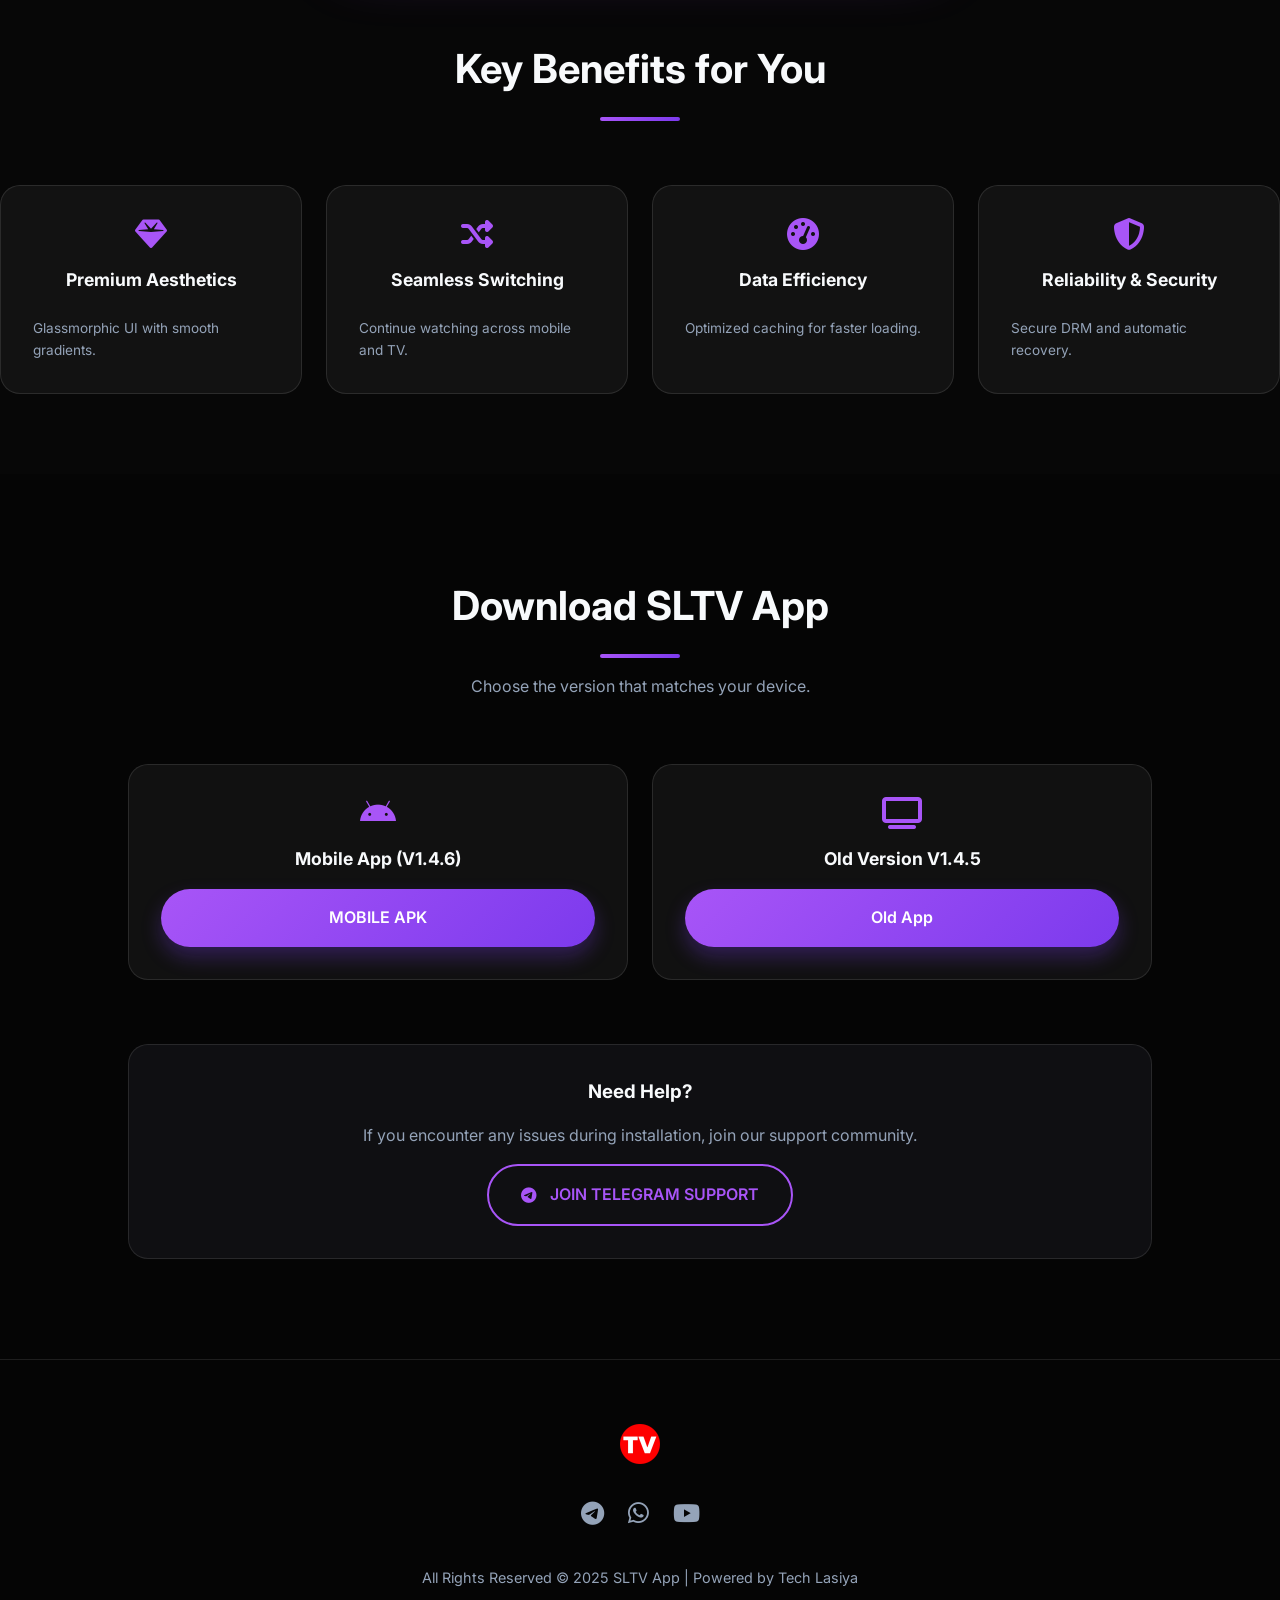
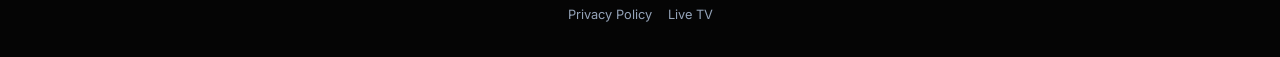
==== commit 2d7ac2b0: "chore: update mobile app download links and version numbers to v1.4.6" ====
--- a/index.html
+++ b/index.html
@@ -175,15 +175,15 @@
         <div class="download-grid">
             <div class="dl-card">
                 <i class="fa-brands fa-android"></i>
-                <div class="dl-title">Mobile App (V1.4.3)</div>
-                <a href="https://github.com/nxt-owner/SLTV-APP/releases/download/V1.4.3/V1.4.3.apk"
+                <div class="dl-title">Mobile App (V1.4.6)</div>
+                <a href="https://github.com/nxt-owner/SLTV-APP/releases/download/V1.4.6/V1.4.6.apk"
                     class="btn btn-primary" style="width: 100%; justify-content: center;">MOBILE APK</a>
             </div>
 
             <div class="dl-card">
                 <i class="fa fa-tv"></i>
-                <div class="dl-title">Old Version V1.4.1</div>
-                <a href="https://github.com/nxt-owner/SLTV-APP/releases/download/V1.4.1/V1.4.1.apk"
+                <div class="dl-title">Old Version V1.4.5</div>
+                <a href="https://github.com/nxt-owner/SLTV-APP/releases/download/V1.4.5/V1.4.5.apk"
                     class="btn btn-primary" style="width: 100%; justify-content: center;">Old App</a>
             </div>
 
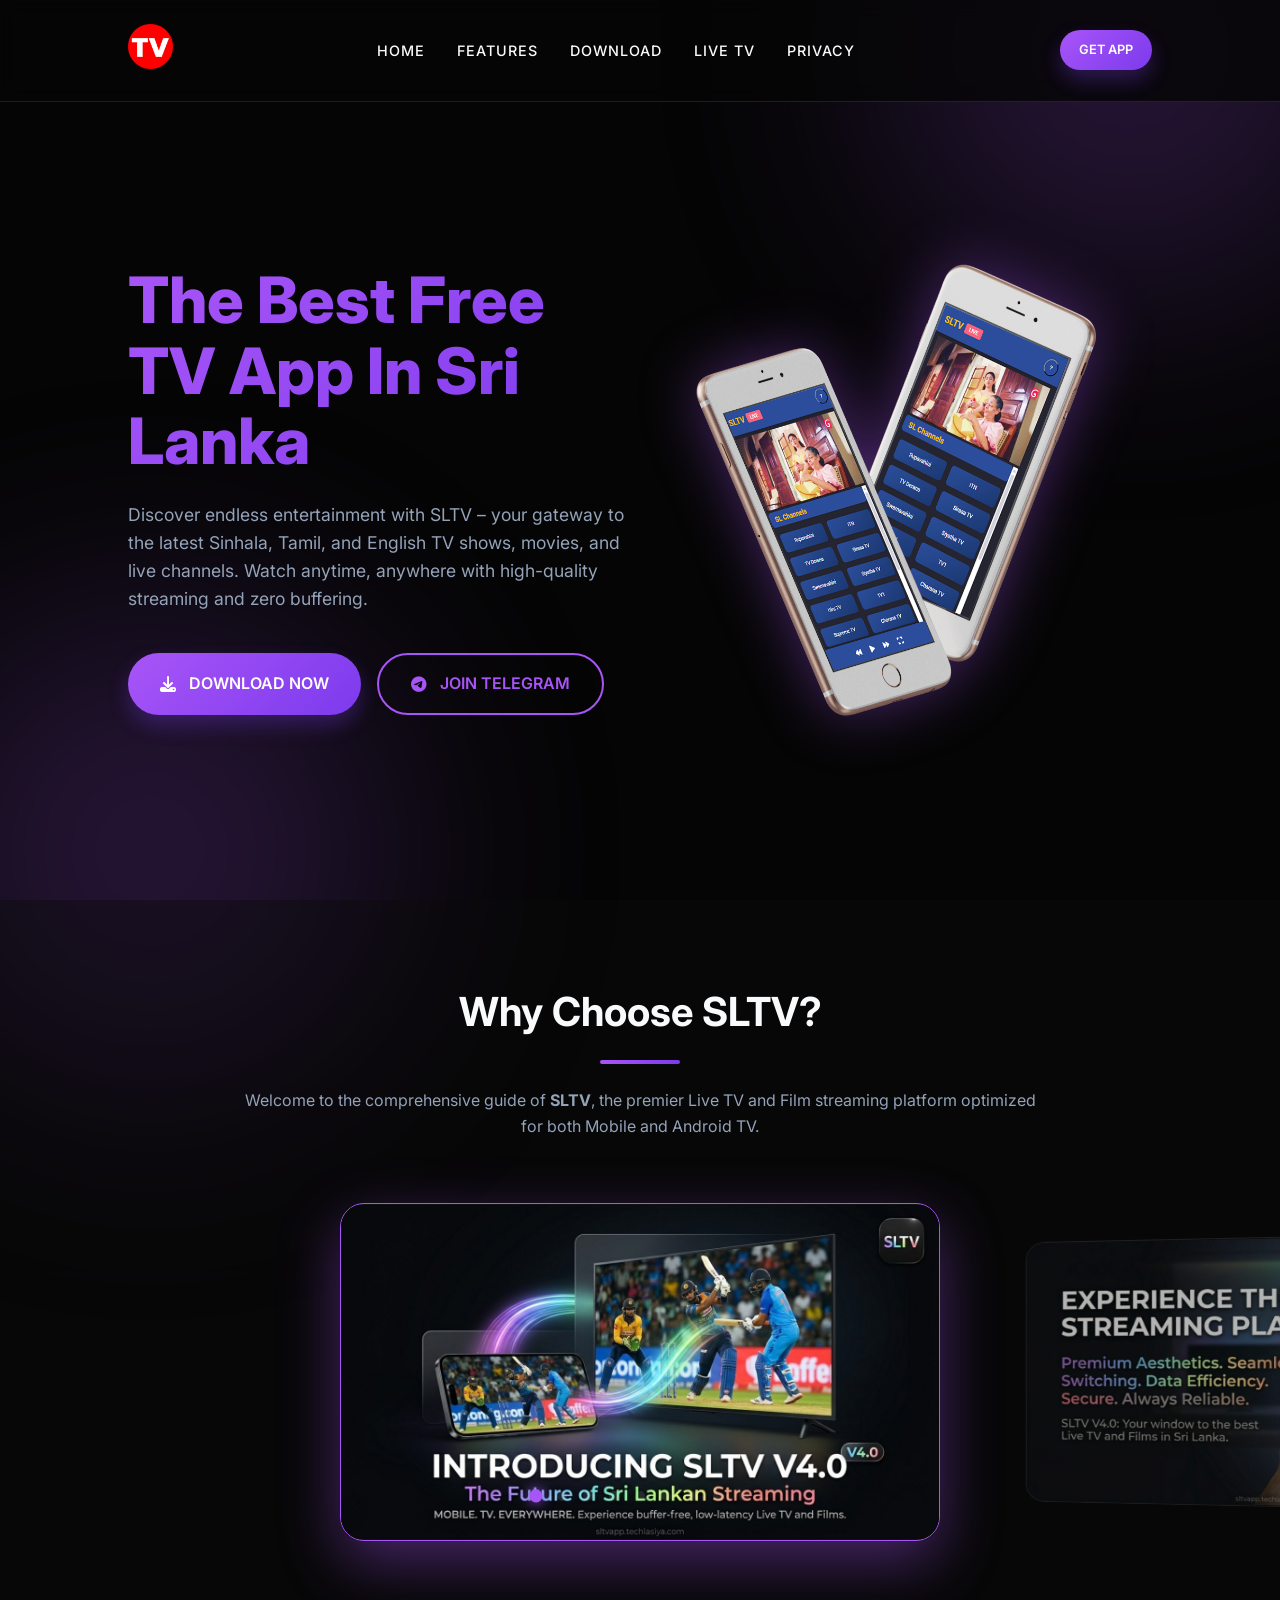
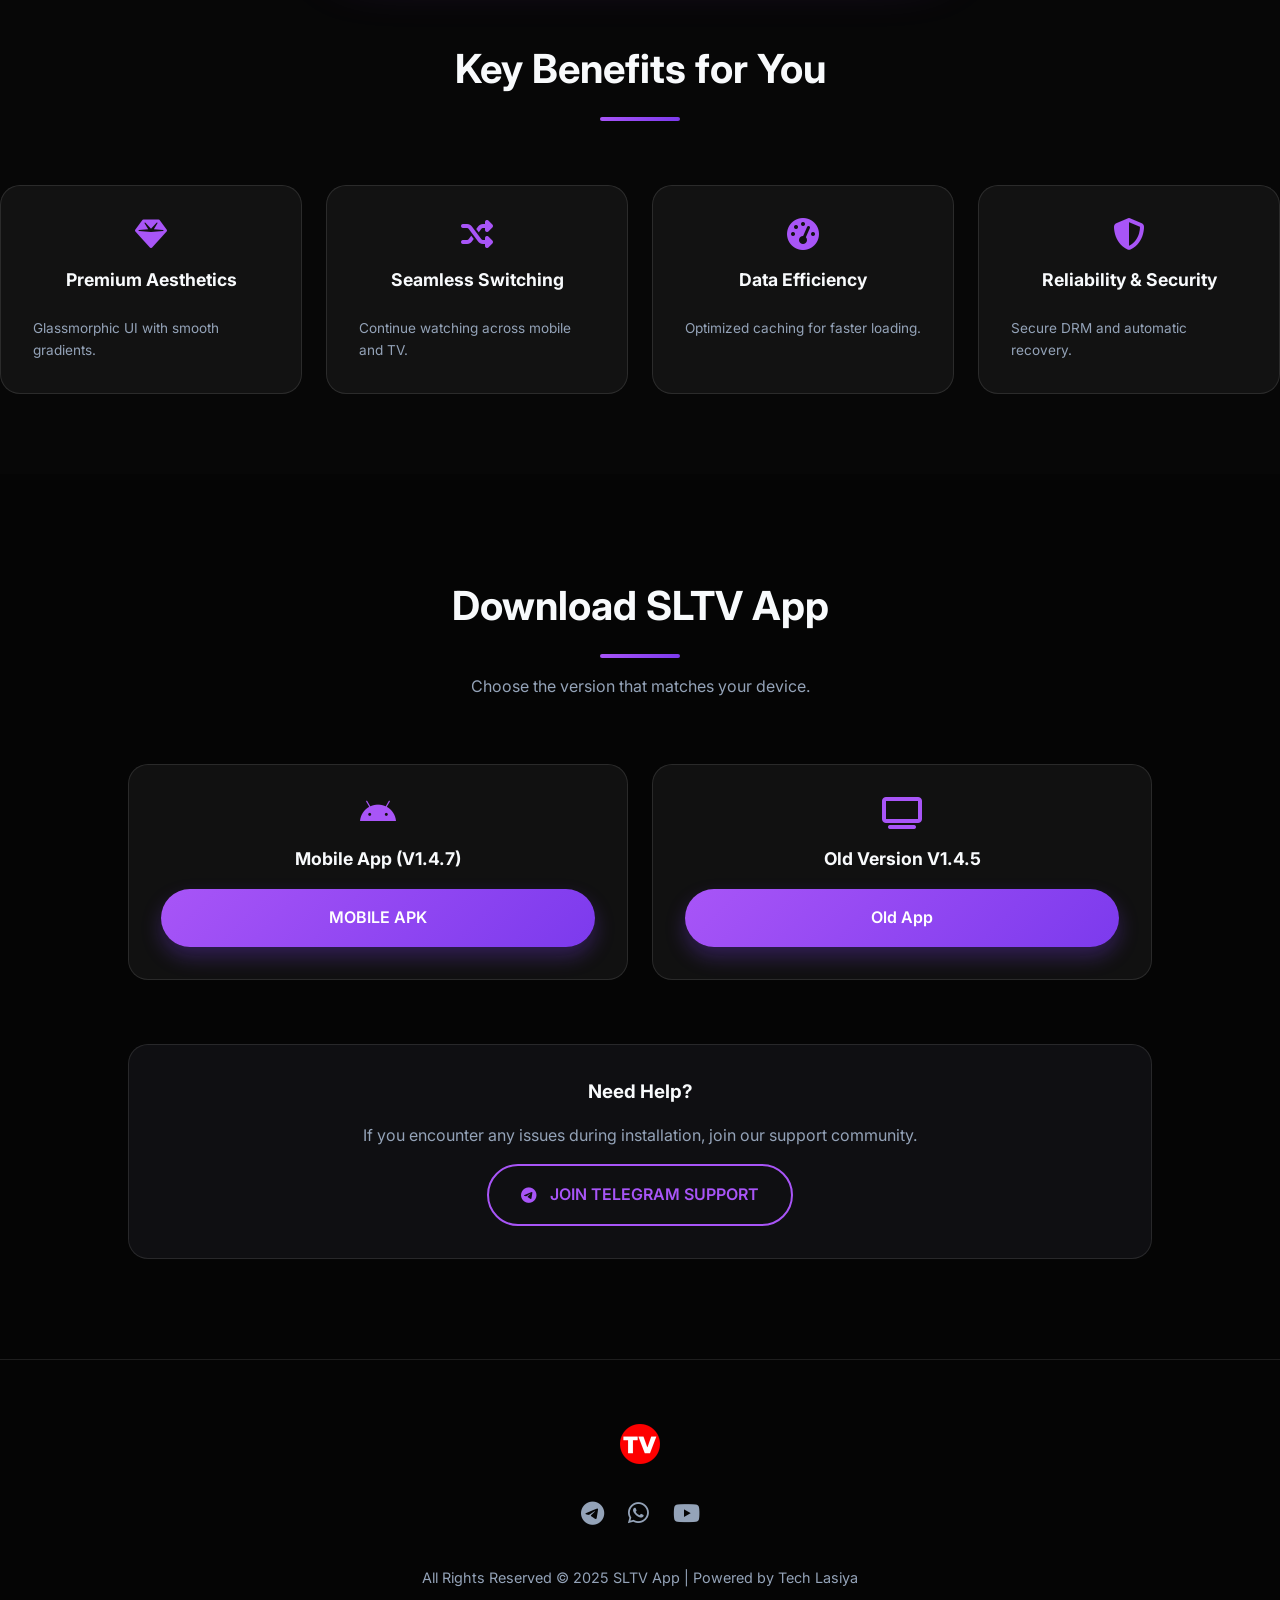
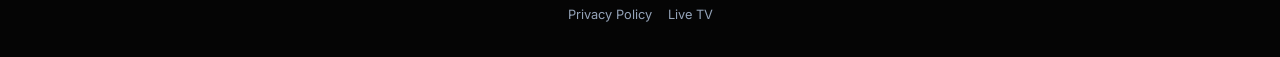
==== commit 0f540ada: "chore: update mobile app download link to version 1.4.7" ====
--- a/index.html
+++ b/index.html
@@ -175,8 +175,8 @@
         <div class="download-grid">
             <div class="dl-card">
                 <i class="fa-brands fa-android"></i>
-                <div class="dl-title">Mobile App (V1.4.6)</div>
-                <a href="https://github.com/nxt-owner/SLTV-APP/releases/download/V1.4.6/V1.4.6.apk"
+                <div class="dl-title">Mobile App (V1.4.7)</div>
+                <a href="https://github.com/nxt-owner/SLTV-APP/releases/download/V1.4.7/V1.4.7.apk"
                     class="btn btn-primary" style="width: 100%; justify-content: center;">MOBILE APK</a>
             </div>
 
